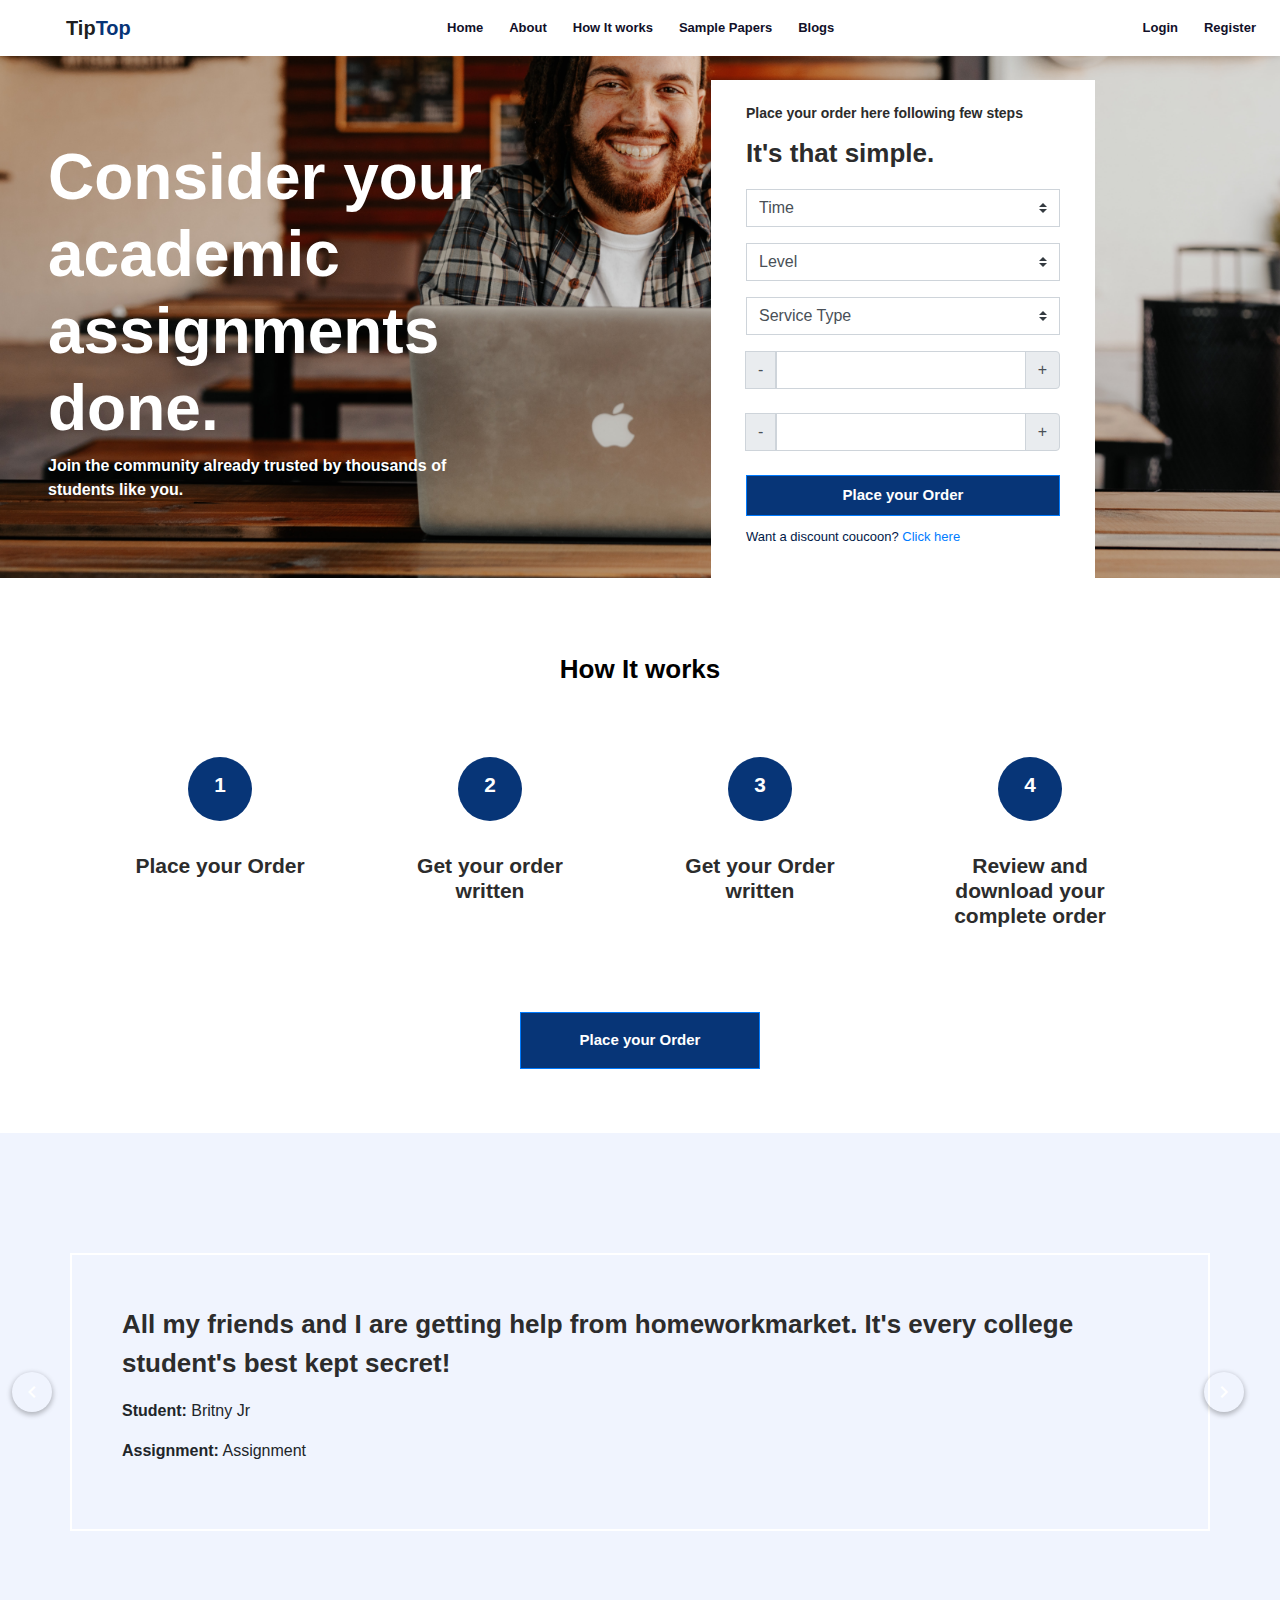
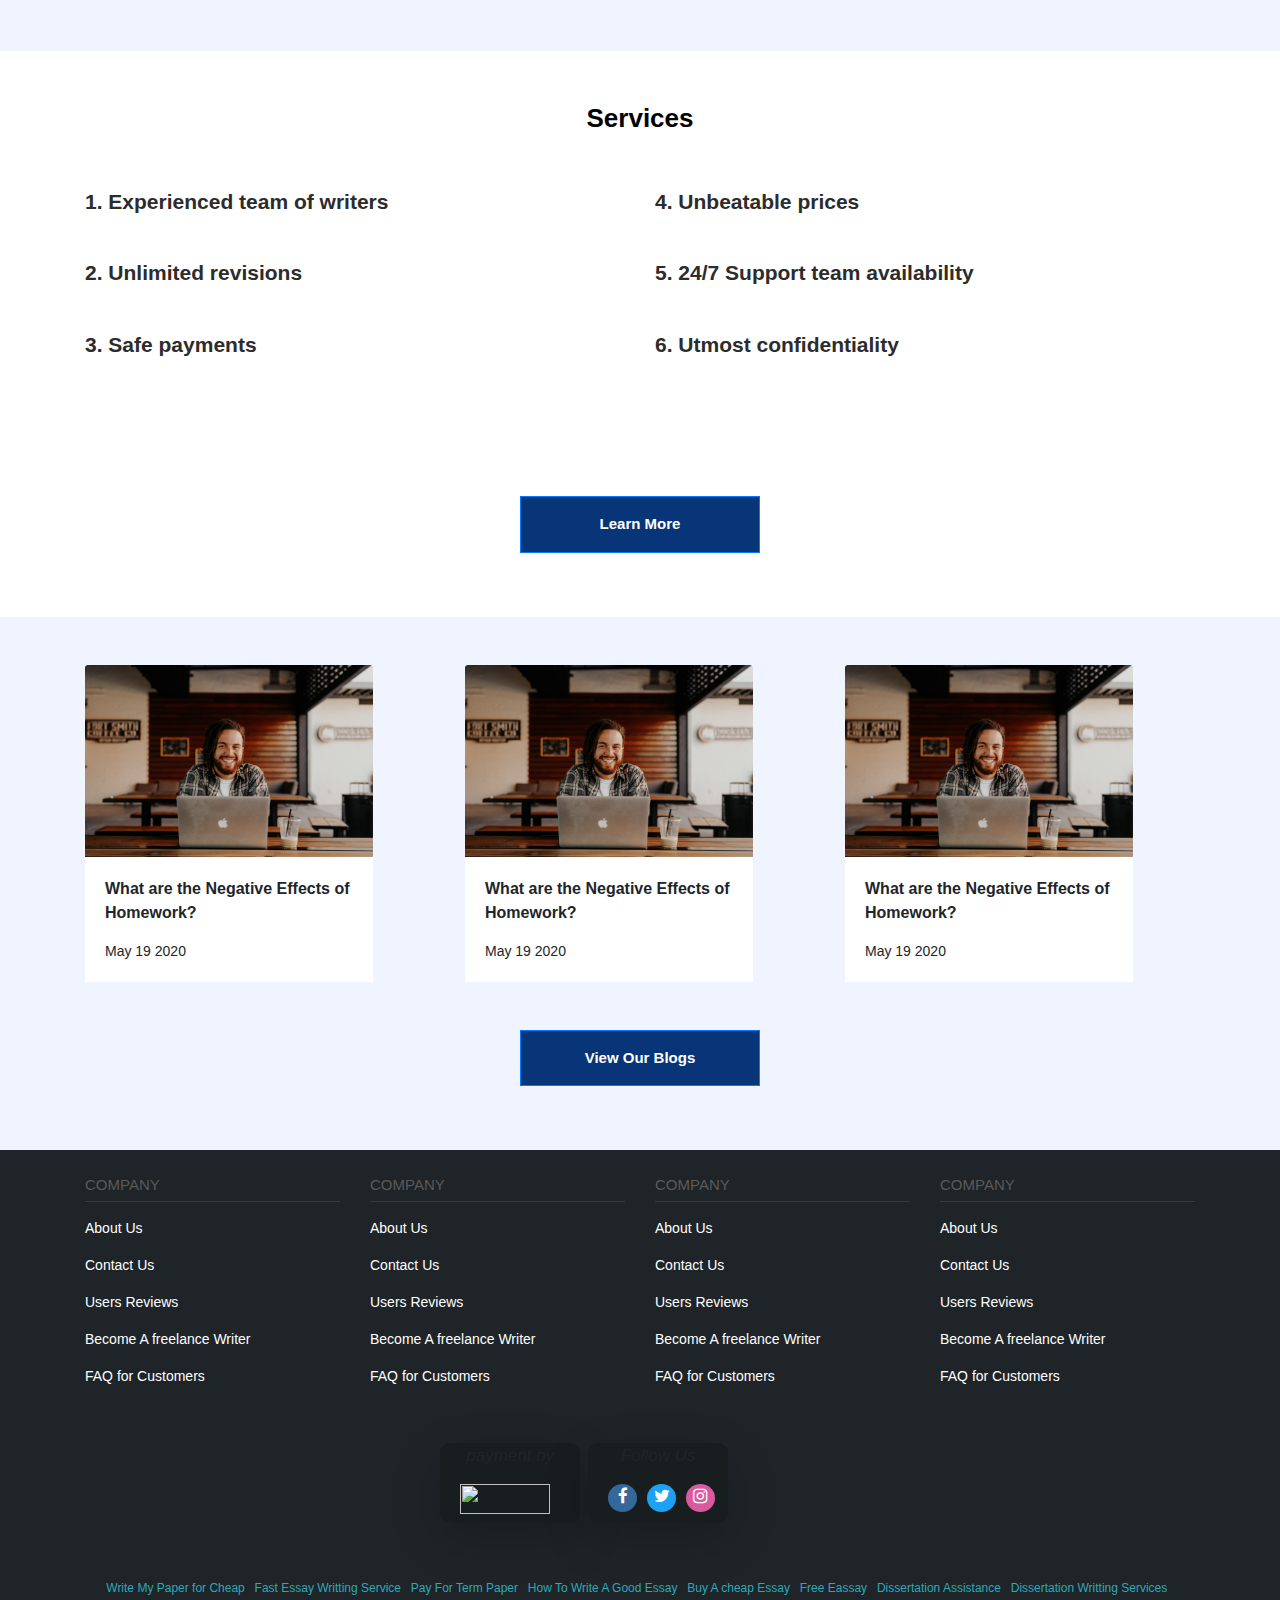
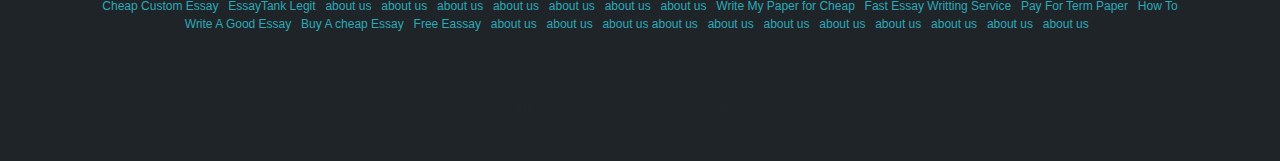
==== index.html @ 64c124fc "first commit" ====
<!-- <input type="date" id="dateInput" /> -->
<!DOCTYPE html>
<html lang="en">

<head>
    <!-- Google fonts -->
    <link rel="preconnect" href="https://fonts.gstatic.com">
    <link href="https://fonts.googleapis.com/css2?family=DM+Serif+Display&display=swap" rel="stylesheet">



    <!-- Icon -->
    <!-- <link rel="icon" href="./assets/icon.png" type="image/x-icon"> -->

    <!-- Required meta tags -->
    <meta charset="utf-8">
    <meta name="viewport" content="width=device-width, initial-scale=1, shrink-to-fit=no">

    <!-- Font Awesome -->
    <link rel="stylesheet" href="https://cdnjs.cloudflare.com/ajax/libs/font-awesome/4.7.0/css/font-awesome.min.css">
    <!-- Bootstrap CSS -->
    <link rel="stylesheet" href="https://stackpath.bootstrapcdn.com/bootstrap/4.3.1/css/bootstrap.min.css"
        integrity="sha384-ggOyR0iXCbMQv3Xipma34MD+dH/1fQ784/j6cY/iJTQUOhcWr7x9JvoRxT2MZw1T" crossorigin="anonymous">

    <!-- Custom Css -->
    <link rel="stylesheet" href="styles.css">

    <title>Tip Top</title>
</head>

<body>
    
    <nav class="navbar navbar-expand-md navbar-light ">
        <a class="navbar-brand" href="#">Tip<span>Top</span> </a>
        <button class="navbar-toggler" type="button" data-toggle="collapse" data-target="#navbarNav"  style="border: none !important;  outline: none !important;">
            <span class="navbar-toggler-icon"></span>
        </button>
        <div class="collapse navbar-collapse justify-content-end" id="navbarNav">
            <ul class="navbar-nav m-auto">
                <li class="nav-item active">
                    <a class="nav-link" href="index.html">Home <span class="sr-only">(current)</span></a>
                </li>
                <li class="nav-item">
                    <a class="nav-link" href="">About</a>
                </li>
                <li class="nav-item">
                    <a class="nav-link" href="works.html">How It works</a>
                </li>
                <li class="nav-item">
                    <a class="nav-link" href="sample-papers.html">Sample Papers</a>
                </li>
                <li class="nav-item">
                    <a class="nav-link" href="blogs.html">Blogs</a>
                </li>
            </ul>
            <ul class="navbar-nav">
                <li class="nav-item">
                    <a class="nav-link" href="#">Login</a>
                </li>
                <li class="nav-item">
                    <a class="nav-link" href="#">Register</a>
                </li>
            </ul>
        </div>
    </nav>
    <section class="bunner">
        <div class="row container align-items-center  pt-4">
            <div class="col-md-6 pl-md-5 bunner-content container p-md-5">
                <h1 class="h1">Consider your academic assignments done.</h1>
                <p>Join the community already trusted by thousands of students like you.</p>
            </div>
            <div class="col-md-2 d-md-block d-sm-none"></div>
            <div class="col-md-4 align-items-center w-100 justify-content-center container">

                <div class="card justify-content-center container calc float-right">
                    <div class="card-body">
                        <p class="t-2 pt-2">Place your order here following few steps</p>
                        <p class="t-1">It's that simple.</p>
                        <div class="input-group mb-3">
                            <select class="custom-select" id="inputGroupSelect01">
                                <option selected>Time</option>
                                <option value="1">One</option>
                                <option value="2">Two</option>
                                <option value="3">Three</option>
                            </select>
                        </div>
                        <div class="input-group mb-3">
                            <select class="custom-select" id="inputGroupSelect01">
                                <option selected>Level</option>
                                <option value="1">One</option>
                                <option value="2">Two</option>
                                <option value="3">Three</option>
                            </select>
                        </div>
                        <div class="input-group mb-3">
                            <select class="custom-select" id="inputGroupSelect01">
                                <option selected>Service Type</option>
                                <option value="1">One</option>
                                <option value="2">Two</option>
                                <option value="3">Three</option>
                            </select>
                        </div>
                        <div class="input-group mb-4">
                            <div class="input-group-append">
                                <span class="input-group-text">-</span>
                            </div>
                            <input type="text" class="form-control" aria-label="Amount (to the nearest dollar)">
                            <div class="input-group-append">
                                <span class="input-group-text">+</span>
                            </div>
                        </div>
                        <div class="input-group mb-4">
                            <div class="input-group-append">
                                <span class="input-group-text">-</span>
                            </div>
                            <input type="text" class="form-control" aria-label="Amount (to the nearest dollar)">
                            <div class="input-group-append">
                                <span class="input-group-text">+</span>
                            </div>
                        </div>


                        <a class="btn btn-primary w-100 mb-3 p-2 myBtn" href="#" role="button">Place your Order</a>
                        <p class="t-3">Want a discount coucoon? <a href="#">Click here</a></p>
                    </div>
                </div>
            </div>
        </div>
    </section>
    <section class="">
        <div class="container text-center pt-4 pb-5">
            <p class="t-1 text-center pt-5 mb-5" style="color: #000;">How It works</p>

            <div class="row container mb-5">
                <div class="col-md-3 m">
                    <div class="card">
                        <div class="card-body">
                            <div class="circle mx-auto d-flex justify-content-center align-items-center">
                                <p class="t-4 pt-2">1</p>
                            </div>
                            <h5 class="card-title t-5 text-center mt-3">Place your Order</h5>
                            </p>
                        </div>
                    </div>
                </div>
                <div class="col-md-3 m">
                    <div class="card">
                        <div class="card-body">
                            <div class="circle mx-auto d-flex justify-content-center align-items-center">
                                <p class="t-4 pt-2">2</p>
                            </div>
                            <h5 class="card-title t-5 text-center mt-3">Get your order written</h5>
                            </p>
                        </div>
                    </div>
                </div>
                <div class="col-md-3 m">
                    <div class="card">
                        <div class="card-body">
                            <div class="circle mx-auto d-flex justify-content-center align-items-center">
                                <p class="t-4 pt-2">3</p>
                            </div>
                            <h5 class="card-title t-5 text-center mt-3">Get your Order written</h5>
                            </p>
                        </div>
                    </div>
                </div>
                <div class="col-md-3 m">
                    <div class="card">
                        <div class="card-body">
                            <div class="circle mx-auto d-flex justify-content-center align-items-center">
                                <p class="t-4 pt-2">4</p>
                            </div>
                            <h5 class="card-title t-5 text-center mt-3">Review and download your complete order</h5>
                            </p>
                        </div>
                    </div>
                </div>
            </div>
            <a class="btn btn-primary  w-100 mb-3 p-3 myBtn common-btn" href="#" role="button">Place your Order</a>
        </div>
    </section>
    <section class="testimony">
        <div class="">
            <simple-carousel>
                <div class="carouselwrapper">
                    <div class="ui">
                        <button class="prev">
                            <span class="material-icons">chevron_left</span>
                        </button>
                        <button class="next">
                            <span class="material-icons">chevron_right</span>
                        </button>
                    </div>
                    <ul class=" carousel ">
                        <li class="  container mt-5 myUl text-left">
                            <p class="t-1">All my friends and I are getting help from homeworkmarket. It's every college
                                student's best kept secret!</p>
                            <p class="card-text"><strong>Student:</strong> Britny Jr</p>
                            <p><strong>Assignment:</strong> Assignment</p>
                        </li>
                        <li class="  container mt-5 myUl text-left">
                            <p class="t-1">All my friends and I are getting help from homeworkmarket. It's every college
                                student's best kept secret!</p>
                            <p class="card-text"><strong>Student:</strong> Britny Jr</p>
                            <p><strong>Assignment:</strong> Assignment</p>
                        </li>
                        <!-- <li class="bg-info t-1 container mt-5 myUl text-left">
                            <p>All my friends and I are getting help from homeworkmarket. It's every college student's
                                best kept secret!</p>
                        </li> -->
                    </ul>
                </div>
            </simple-carousel>
        </div>
    </section>
    <section class="services">
        <div class="container mb-5">
            <p class="t-1 text-center pt-5 mb-5" style="color: #000;">Services</p>
            <div class="row pb-5">
                <div class="col-md-6">
                    <p class="t-5 pb-4">1. Experienced team of writers</p>
                    <p class="t-5 pb-4">2. Unlimited revisions</p>
                    <p class="t-5 pb-4">3. Safe payments</p>
                </div>
                <div class="col-md-6">
                    <p class="t-5 pb-4">4. Unbeatable prices</p>
                    <p class="t-5 pb-4">5. 24/7 Support team availability</p>
                    <p class="t-5 pb-4">6. Utmost confidentiality</p>
                </div>
            </div>
            <div class="text-center">
                <a class="btn btn-primary mx-auto w-100 mb-3 p-3 mt-5 myBtn common-btn" href="#" role="button">Learn
                    More</a>
            </div>
        </div>
    </section>
    <section class="blogs">
        <div class="container pt-5 pb-5">
            <div class="row justify-content-center">
                <div class="col-md-4">
                    <div class="card" style="width: 18rem;">
                        <img src="./assets/bunner.jpg" class="card-img-top" alt="...">
                        <div class="card-body">
                            <p class="card-text font-weight-bold">What are the Negative Effects of Homework?</p>
                            <p class="card-text t-6">May 19 2020</p>
                        </div>
                    </div>
                </div>
                <div class="col-md-4">
                    <div class="card" style="width: 18rem;">
                        <img src="./assets/bunner.jpg" class="card-img-top" alt="...">
                        <div class="card-body">
                            <p class="card-text font-weight-bold">What are the Negative Effects of Homework?</p>
                            <p class="card-text t-6">May 19 2020</p>
                        </div>
                    </div>
                </div>
                <div class="col-md-4">
                    <div class="card" style="width: 18rem;">
                        <img src="./assets/bunner.jpg" class="card-img-top" alt="...">
                        <div class="card-body">
                            <p class="card-text font-weight-bold">What are the Negative Effects of Homework?</p>
                            <p class="card-text t-6">May 19 2020</p>
                        </div>
                    </div>
                </div>
            </div>
            <div class="text-center">
                <a class="btn btn-primary mx-auto w-100 mb-3 p-3 mt-5 myBtn common-btn" href="#" role="button">View Our Blogs</a>
            </div>
        </div>
    </section>
     <!-- Footer Content -->
     <footer class="pt-md-4 pt-sm-2">
        <div class="container pb-md-4">
            <div class="row">
                <div class="col-md-3 font-white">
                    <p class="footer-header pb-1">COMPANY</p>
                    <a href="">
                        <p>About Us</p>
                    </a>
                    <a href="">
                        <p>Contact Us</p>
                    </a>
                    <a href="">
                        <p>Users Reviews</p>
                    </a>
                    <a href="">
                        <p>Become A freelance Writer</p>
                    </a>
                    <a href="">
                        <p>FAQ for Customers</p>
                    </a>
                </div>
                <div class="col-md-3 font-white">
                    <p class="footer-header pb-1">COMPANY</p>
                    <a href="">
                        <p>About Us</p>
                    </a>
                    <a href="">
                        <p>Contact Us</p>
                    </a>
                    <a href="">
                        <p>Users Reviews</p>
                    </a>
                    <a href="">
                        <p>Become A freelance Writer</p>
                    </a>
                    <a href="">
                        <p>FAQ for Customers</p>
                    </a>
                </div>
                <div class="col-md-3 font-green">
                    <p class="footer-header pb-1">COMPANY</p>
                    <a href="">
                        <p>About Us</p>
                    </a>
                    <a href="">
                        <p>Contact Us</p>
                    </a>
                    <a href="">
                        <p>Users Reviews</p>
                    </a>
                    <a href="">
                        <p>Become A freelance Writer</p>
                    </a>
                    <a href="">
                        <p>FAQ for Customers</p>
                    </a>
                </div>
                <div class="col-md-3 font-green">
                    <p class="footer-header pb-1">COMPANY</p>
                    <a href="">
                        <p>About Us</p>
                    </a>
                    <a href="">
                        <p>Contact Us</p>
                    </a>
                    <a href="">
                        <p>Users Reviews</p>
                    </a>
                    <a href="">
                        <p>Become A freelance Writer</p>
                    </a>
                    <a href="">
                        <p>FAQ for Customers</p>
                    </a>
                </div>
            </div>
            <div class=" d-md-flex pb-md-3 footer-ads">

                <div class="pay shadow-lg round-5 mr-1">
                    <p>payment by</p>
                    <div class="pay-img">
                        <img src="./images/paypal.png" alt="">
                    </div>
                </div>
                <div class="follow shadow-lg round-5 ml-1">
                    <p>Follow Us</p>
                    <div class="pay-img d-flex">
                        <a href="">
                            <div class="facebook">
                                <i class="fa fa-facebook" aria-hidden="true"></i>
                            </div>
                        </a>
                        <div class="twitter">
                            <a href="">
                                <i class="fa fa-twitter" aria-hidden="true"></i>
                            </a>
                        </div>
                        <div class="insta">
                            <a href="">
                                <i class="fa fa-instagram" aria-hidden="true"></i>
                            </a>
                        </div>
                    </div>
                </div>
            </div>
            <div class="container footer-seo pb-md-3  pb-sm-2">
                <p class="">
                    <a href=""> Write My Paper for Cheap</a> | <a href=""> Fast Essay Writting Service</a> | <a href="">
                        Pay For Term Paper</a> | <a href=""> How To Write A Good Essay</a> | <a href="">Buy
                        A cheap Essay</a> | <a href=""> Free Eassay</a> | <a href="">Dissertation Assistance</a> |
                    <a href="">Dissertation Writting Services</a> | <a href=""> Cheap Custom Essay</a> | <a href="">
                        EssayTank Legit</a> | <a href=""> about us</a> | <a href=""> about us</a> | <a href="">
                        about us</a> | <a href=""> about us</a> | <a href=""> about us</a> | <a href=""> about
                        us</a> | <a href=""> about us</a> | <a href=""> Write My Paper for Cheap</a> | <a href="">
                        Fast Essay Writting Service</a> | <a href=""> Pay For Term Paper</a> | <a href=""> How To
                        Write A Good Essay</a> | <a href="">Buy A cheap Essay</a> | <a href=""> Free Eassay</a> | <a
                        href=""> about us</a> | <a href=""> about us</a> | <a href=""> about us</a><a href=""> about
                        us</a> | <a href=""> about us</a> | <a href=""> about us</a> | <a href=""> about us</a> | <a
                        href=""> about us</a> | <a href=""> about us</a> | <a href=""> about us</a> | <a href="">
                        about us</a> |

                </p>
            </div>
            <div class="footer-copyright">
                <p class="copy">&copy;2021 — 2021, EssayTank.com.</p>
                <p>All rights reserved courtesy of 2021</p>
            </div>
        </div>
    </footer>

    <!-- Optional JavaScript -->
    <!-- jQuery first, then Popper.js, then Bootstrap JS -->
    <script src="https://code.jquery.com/jquery-3.3.1.slim.min.js"
        integrity="sha384-q8i/X+965DzO0rT7abK41JStQIAqVgRVzpbzo5smXKp4YfRvH+8abtTE1Pi6jizo"
        crossorigin="anonymous"></script>
    <script src="https://cdnjs.cloudflare.com/ajax/libs/popper.js/1.14.7/umd/popper.min.js"
        integrity="sha384-UO2eT0CpHqdSJQ6hJty5KVphtPhzWj9WO1clHTMGa3JDZwrnQq4sF86dIHNDz0W1"
        crossorigin="anonymous"></script>
    <script src="https://stackpath.bootstrapcdn.com/bootstrap/4.3.1/js/bootstrap.min.js"
        integrity="sha384-JjSmVgyd0p3pXB1rRibZUAYoIIy6OrQ6VrjIEaFf/nJGzIxFDsf4x0xIM+B07jRM"
        crossorigin="anonymous"></script>
    <script src="main.js">
        
    </script>
</body>

</html>
---- styles.css ----
@import url("https://fonts.googleapis.com/icon?family=Material+Icons");
/* @import url('https://fonts.googleapis.com/css2?family=Open+Sans+Condensed:wght@300&display=swap'); */
.navbar-light .navbar-toggler-icon{
  background-image: url(./assets/humbuger.svg)!important;
  outline: none;
  border: none;
  }

body {
  margin: 0;
  padding: 0;
}

/* Navbar */

.navbar-brand {
  font-size: 20px;
  font-weight: bold;
  text-transform: capitalize;
  /* font-style: italic; */
  padding-left: 50px;
}

.navbar-brand span {
  color: #073577;
}

.navbar ul {
  font-size: 13px;
  font-weight: 600;
}

.navbar ul li a:hover {
  color: #073577 !important;
}

.navbar ul li {
  margin-left: 10px;
}

.navbar ul li a {
  color: #111029 !important;
}

/* Bunner */

.bunner {
  background-image: url("./assets/bunner.jpg");
  background-repeat: no-repeat;
  background-size: cover;
  object-fit: contain;
  background-position: bottom;
  justify-content: space-around;
  /* width: 100%; */
  height: 100%;
}

.bunner-content {
  color: #fff;
  font-weight: bold;
}

.bunner-content .h1 {
  font-size: 4rem;
  font-weight: bold;
}

/* Form input */

.calc {
  width: 24rem;
  height: 100%;
  /* position: absolute;
  top: 7rem;
  left: 12rem; */
}

.card {
  border: none;
  border-radius: 0 !important;
}

.myBtn {
  border-radius: 0;
  background: #073577;
  font-weight: bold;
  font-size: 15px;
}

select {
  border-radius: 0 !important;
  border: red;
}


.t-1{
  font-size: 26px;
  font-weight: bold;
  color: #2c2c2c;
}

.t-2{
  font-size: 14px;
  font-weight: bold;
  color: #2c2c2c;
  line-height: 10px;
}

.t-3{
  font-size: 13px;
  font-weight: lighter;
  color: #001847;
  line-height: 10px;
}

.t-4{
  font-size: 1.3rem;
  font-weight: bold;
  color: #fff;
}

.t-5{
  font-size: 21px;
  font-weight: bold;
  color: #2c2c2c;
}

.t-6{
  font-size: 14px;
}

/* Services */

.circle{
  width: 4rem;
  height: 4rem;
  border-radius: 50%;
  background: #073577;
  text-align: center;
  margin-bottom: 2rem;
}

.common-btn{
  width: 15rem !important;
}

/* Courousel */




/*Another couresel  */
:root {
  --up: 1;
  --card-margin: 12px;
  /* --card-shadow: rgba(46, 49, 52, 0.4); */
  --color-white: #fff;
  /* --color-lightgrey: #ccc; */
  /* --color-ui: #999; */
  /* --color-ui-hover: #666; */
  --cardWidth: calc(96vw/var(--up));
  --carouselWidth: calc(var(--cardWidth) * var(--num));
  --carouselLeftMargin: calc(2vw - var(--cardWidth));
}

.myUl{
  margin: 120px auto !important;
  border: 2px solid #fff;
}

@media screen and (max-width: 900px) {
  :root {
    --up: 1;
  }

  .calc {
    width: 20rem;
    height: 100%;
    /* position: absolute;
    top: 7rem;
    left: 12rem; */
  }

 
}
.carouselwrapper {
  overflow: hidden;
  background: var(--color-lightgrey);
  position: relative;
}
.carousel {
  width: var(--carouselWidth);
  margin: 0 0 0 var(--carouselLeftMargin);
  display: flex;
  flex-wrap: wrap;
  list-style: none;
  padding: 0;
}
.carousel.prev {
  animation-duration: 0.6s;
  animation-timing-function: cubic-bezier(0.83, 0, 0.17, 1);
  animation-name: prev;
}
.carousel.next {
  animation-duration: 0.6s;
  animation-timing-function: cubic-bezier(0.83, 0, 0.17, 1);
  animation-name: next;
}
.carousel li {
  padding: 50px;
  text-align: center;
  width: calc(var(--cardWidth) - var(--card-margin) * 2);
  box-sizing: border-box;
}
.ui {
  position: absolute;
  top: 50%;
  transform: translateY(-50%);
  display: flex;
  width: calc(100% - var(--card-margin) * 2);
  justify-content: space-between;
  padding: var(--card-margin);
  z-index: 100;
}
.ui button {
  cursor: pointer;
  display: flex;
  align-items: center;
  justify-content: center;
  background: var(--color-ui);
  width: 40px;
  height: 40px;
  border-radius: 50%;
  color: var(--color-white);
  box-shadow: 0px 2px 5px 1px rgba(0, 0, 0, 0.25);
  border: 0;
  transition: all 0.2s cubic-bezier(0.39, 0.575, 0.565, 1);
}
.ui button:hover {
  background: var(--color-ui-hover);
}
.ui button:focus {
  outline: none;
  border: 1px solid white;
}

@keyframes next {
  from {
    transform: translateX(0px);
  }
  to {
    transform: translateX(calc(0px + var(--cardWidth)));
  }
}
@keyframes prev {
  from {
    transform: translateX(0px);
  }
  to {
    transform: translateX(calc(0px - var(--cardWidth)));
  }
}


/* Testimony */
.testimony{
  height: 100%;
  background-color: #F0F4FE;
}

.services{
  height: 100%;
}

.blogs{
  height: 100%;
  background-color: #F0F4FE;
}

.custom-card{
  border-bottom: 5px solid #073577;
}

.card-header{
  background-color: #fff;
  border-bottom: 1px solid #F0F4FE;
}


/* Footer */

footer {
  background: #1E2428;
  font-weight: 300;
  font-size: 14px;
}

.footer-header {
  color: #5a5a5a;
  font-size: 15px;
  border-bottom: 1px #363A3D solid;
}

.font-white a {
  color: #ffffff;
}

.font-green a {
  color: #ffffff;
}

.footer-ads {
  margin: 40px 32%;
  font-style: italic;
  font-weight: 500;
  font-size: 17px;
}

.pay-upfront {
  background: #F3F3F7;
  text-align: center;
}

.pay-upfront-btn {
  margin: 30px 0 0 0;
  width: 25%;
}

.pay {
  margin-right: 15px;
  border-radius: 10px;
  height: 80px;
  width: 140px;
  background: #181D20;
}

.pay p {
  text-align: center;
}

.pay-img {
  margin: 0px 0 100px 20px;
}

.pay-pay {
  margin: 0px 0 40px 30px;
}

.pay-img img {
  height: 30px;
  width: 90px;
}

.follow {
  margin-left: 0px;
  border-radius: 10px;
  height: 80px;
  width: 140px;
  background: #181D20;
}

footer a:hover {
  color: #91d7e1;
}

.follow i {
  color: #fff;
  ;
  height: 25px;
  width: 25px;
}

.follow p {
  text-align: center;
}

.insta {
  text-align: center;
  color: #ffffff !important;
  width: 29px;
  background: #D95B9D;
  border-radius: 50%;
}

.facebook {
  text-align: center;
  color: #ffffff;
  margin-right: 10px;
  width: 29px;
  background: #34679A;
  border-radius: 50%;
}

.twitter {
  text-align: center;
  color: #ffffff;
  margin-right: 10px;
  width: 29px;
  background: #1DA1F2;
  border-radius: 50%;
}

.footer-seo {
  text-align: center;
  font-size: 12px;
}

.footer-seo a {
  color: #2DA9B8;
}

.footer-copyright {
  font-weight: bold;
  font-size: 15px;
  text-align: center;
}

.copy {
  font-weight: normal;
  font-size: 12px;
}


/* blog */

.blog-bunner{
  background-color: #073577;
  width: 100%;
  /* height: 50vh; */
}

.blog-bunner p{
  color: #fff;
}

.bunner-card{
  width: 29rem;
  background-color: #073577;
  border-radius: 20px !important;
}

.bunner-card h5{
  font-size: 1.2rem;
  font-weight: bold;
  padding: 20px 50px;
  color: #fff;
}

/* Blogs */

.img-frame {
  width: 100%;
  height: 100%;
}

.img-frame img {
  object-fit: cover;
  background-position: center;
  width: 100%;
  height: 100%;
}

.blog-resite h5 {
  /* padding: 5px; */
  font-size: 18px;
  font-weight: bold;
}

.blog-resite p {
  font-style: italic;
  color: #c4c4c4;
  font-size: 14px;
}

.blog-content {
  font-size: 15px;
}

.blog-card{
  border: 1px solid #073577;
}

/* How it works */

.work-bunner{
  padding: 20px 12%;
}

.bunner-working{
  border-radius: 20px;
}

.bunner-working img{
  border-radius: 20px;
}
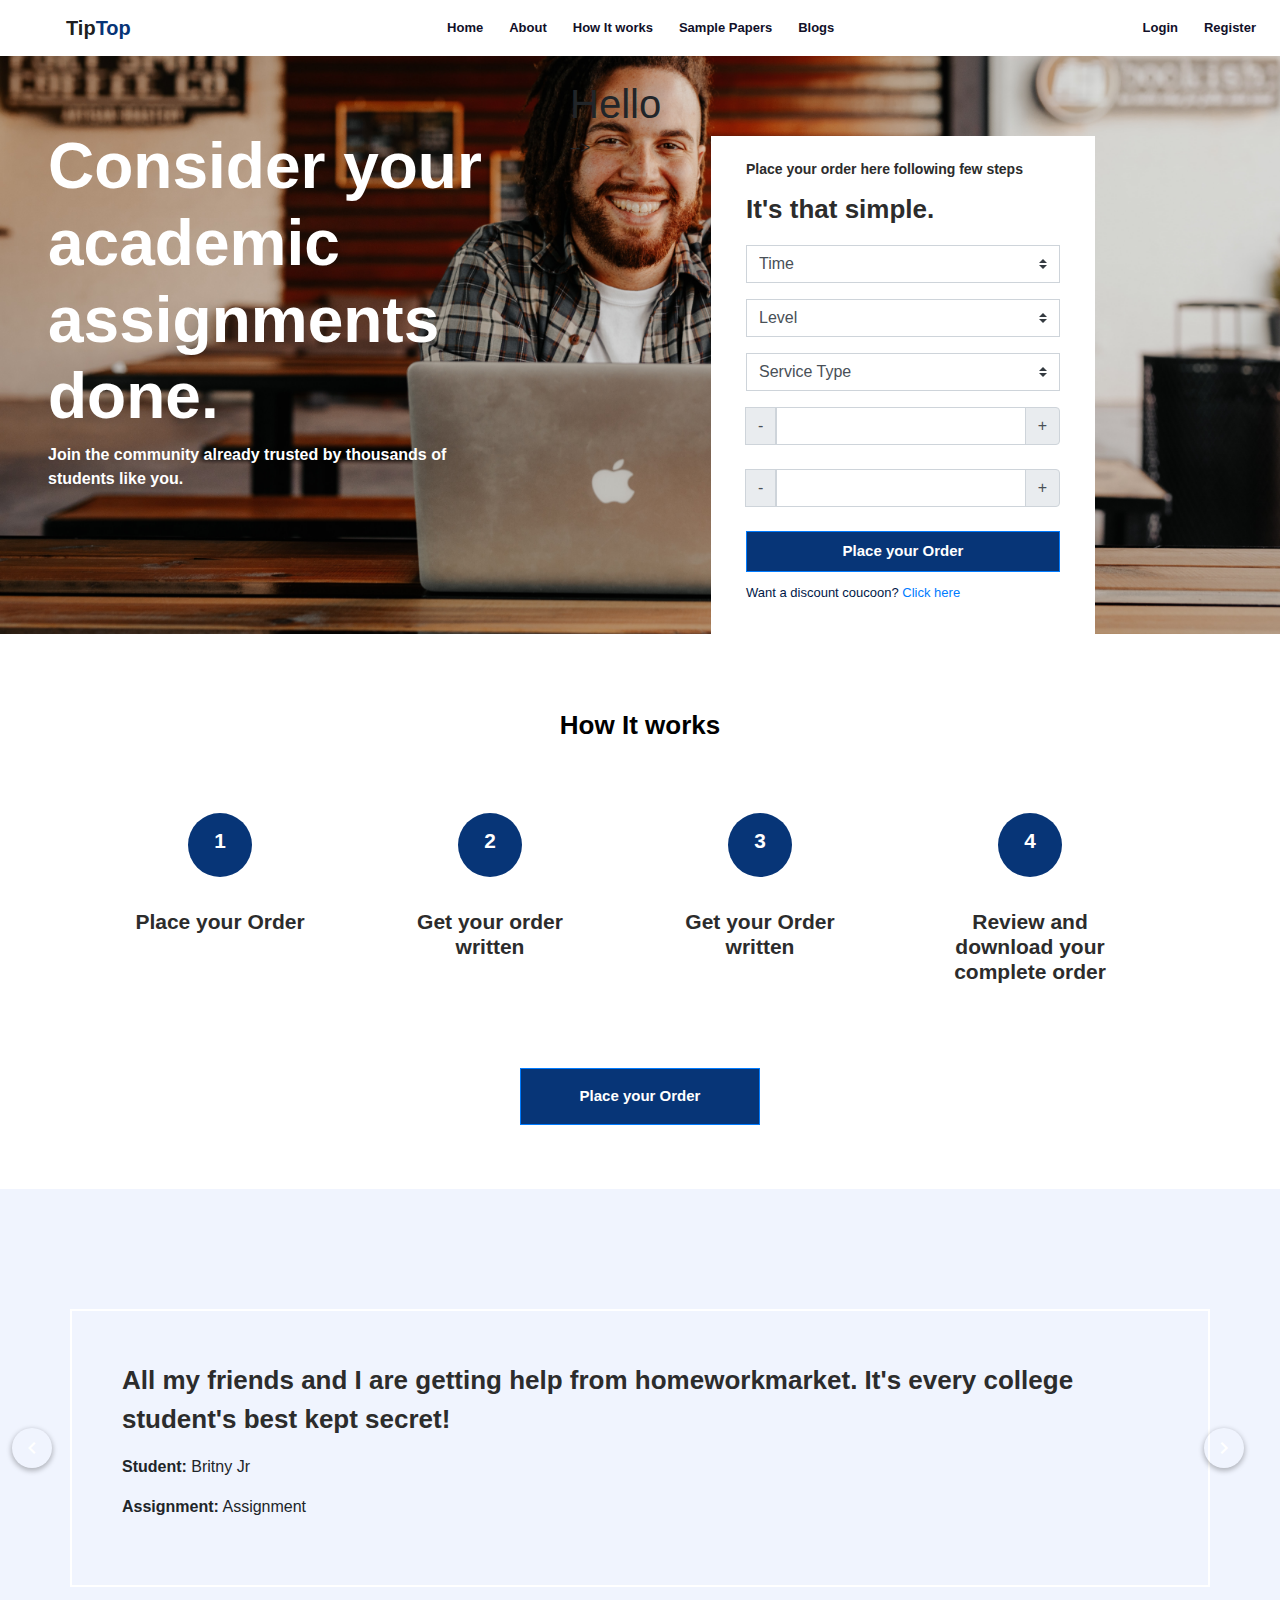
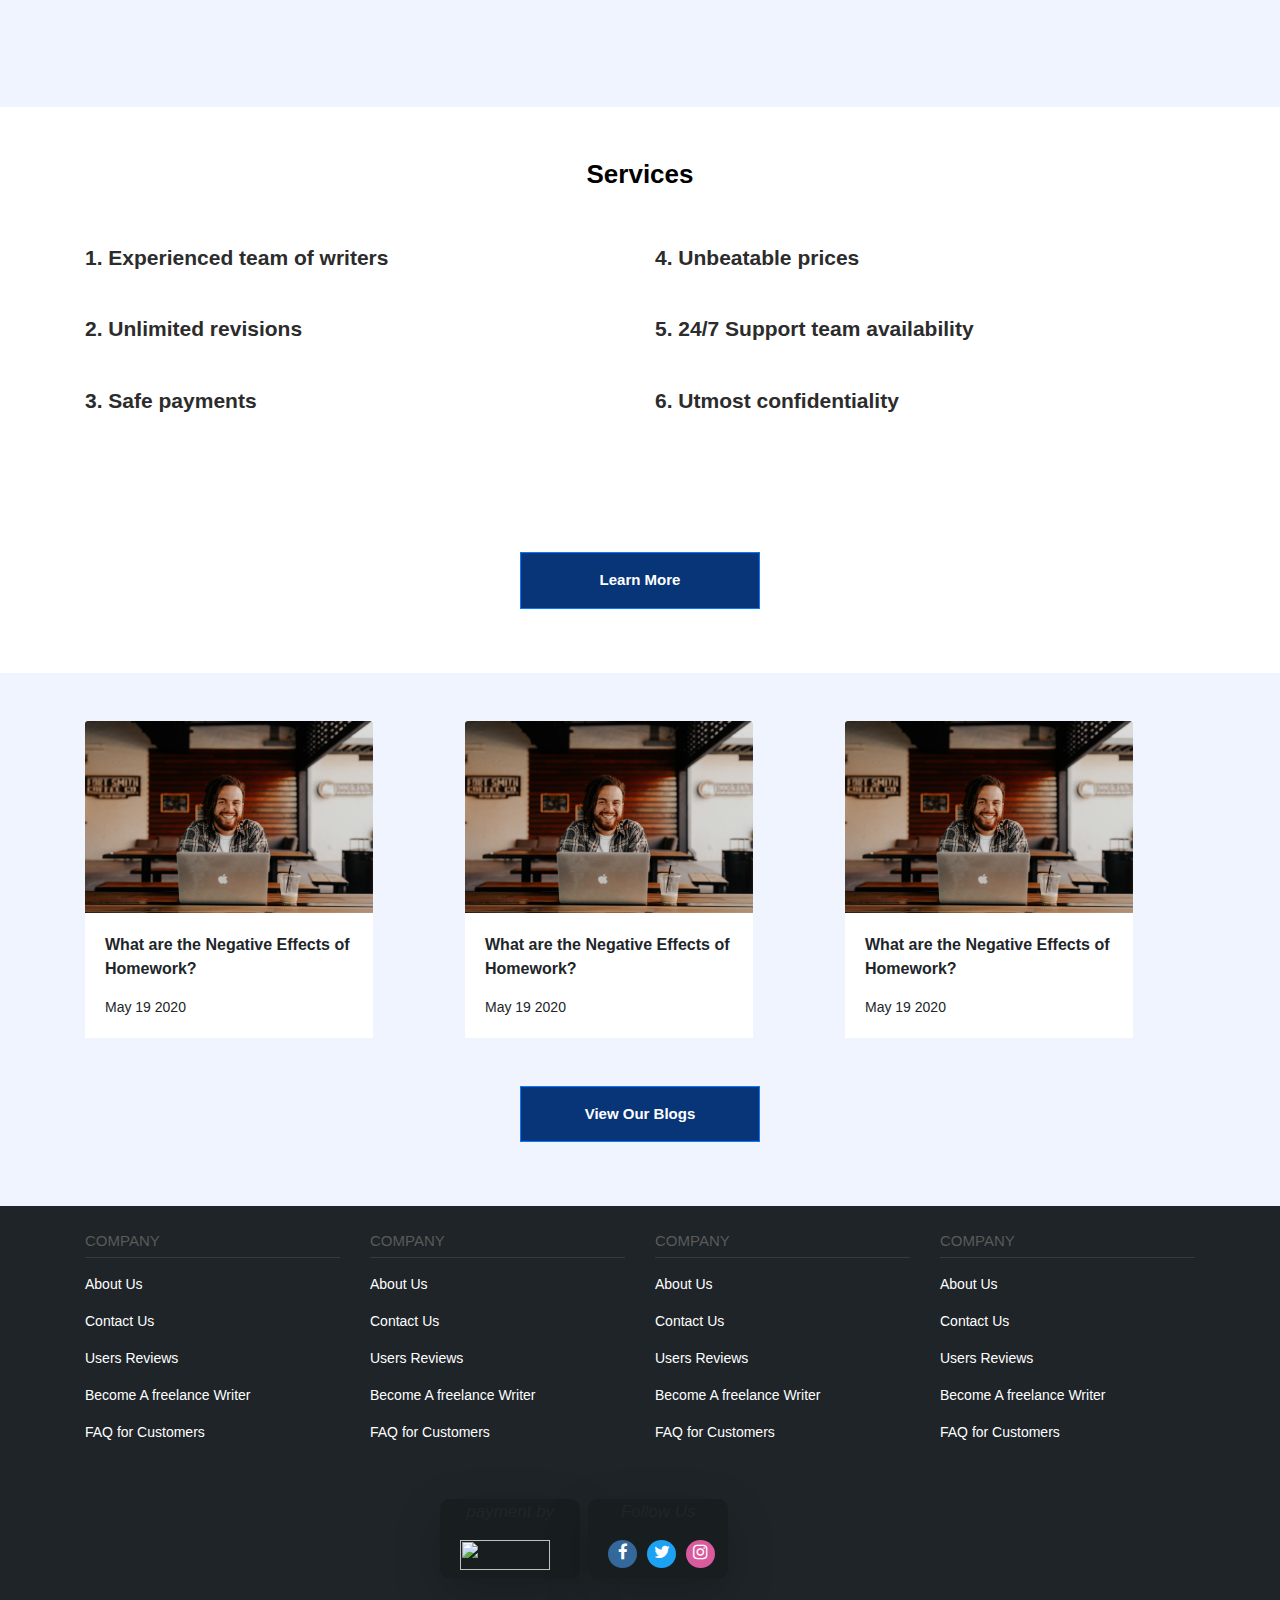
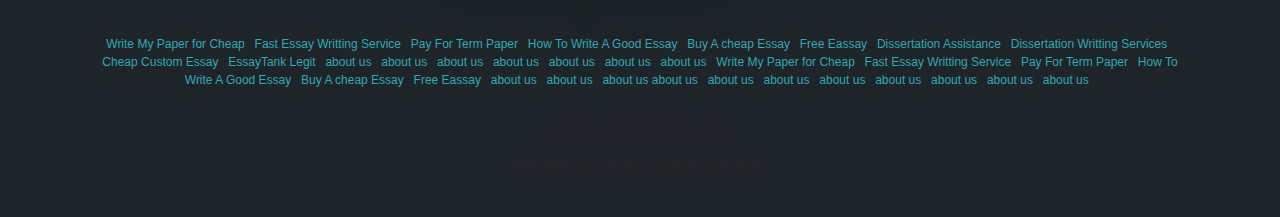
==== commit f97fd2d8: "login page" ====
--- a/index.html
+++ b/index.html
@@ -29,10 +29,11 @@
 </head>
 
 <body>
-    
+
     <nav class="navbar navbar-expand-md navbar-light ">
         <a class="navbar-brand" href="#">Tip<span>Top</span> </a>
-        <button class="navbar-toggler" type="button" data-toggle="collapse" data-target="#navbarNav"  style="border: none !important;  outline: none !important;">
+        <button class="navbar-toggler" type="button" data-toggle="collapse" data-target="#navbarNav"
+            style="border: none !important;  outline: none !important;">
             <span class="navbar-toggler-icon"></span>
         </button>
         <div class="collapse navbar-collapse justify-content-end" id="navbarNav">
@@ -55,7 +56,7 @@
             </ul>
             <ul class="navbar-nav">
                 <li class="nav-item">
-                    <a class="nav-link" href="#">Login</a>
+                    <a class="nav-link" data-toggle="modal" data-target="#exampleModal" href="#">Login</a>
                 </li>
                 <li class="nav-item">
                     <a class="nav-link" href="#">Register</a>
@@ -63,16 +64,82 @@
             </ul>
         </div>
     </nav>
+    <!-- Button trigger modal -->
+
+    <!-- Modal -->
+    <div class="modal fade" id="exampleModal" tabindex="-1" role="dialog" aria-labelledby="exampleModalLabel"
+        aria-hidden="true">
+        <div class="modal-dialog" role="document">
+                <div class="modal-body">
+                    <div class="card justify-content-center container calc mx-auto shadow">
+                        <div class="modal-header">
+                            <!-- <h5 class="modal-title" id="exampleModalLabel">Modal title</h5> -->
+                            <button type="button" class="close" data-dismiss="modal" aria-label="Close">
+                                <span aria-hidden="true">&times;</span>
+                            </button>
+                        </div>
+                        <div class="card-body">
+                            <p class="t-2 pt-2">Place your order here following few steps</p>
+                            <p class="t-1">It's that simple.</p>
+                            <div class="input-group mb-3">
+                                <select class="custom-select" id="inputGroupSelect01">
+                                    <option selected>Time</option>
+                                    <option value="1">One</option>
+                                    <option value="2">Two</option>
+                                    <option value="3">Three</option>
+                                </select>
+                            </div>
+                            <div class="input-group mb-3">
+                                <select class="custom-select" id="inputGroupSelect01">
+                                    <option selected>Level</option>
+                                    <option value="1">One</option>
+                                    <option value="2">Two</option>
+                                    <option value="3">Three</option>
+                                </select>
+                            </div>
+                            <div class="input-group mb-3">
+                                <select class="custom-select" id="inputGroupSelect01">
+                                    <option selected>Service Type</option>
+                                    <option value="1">One</option>
+                                    <option value="2">Two</option>
+                                    <option value="3">Three</option>
+                                </select>
+                            </div>
+                            <div class="input-group mb-4">
+                                <div class="input-group-append">
+                                    <span class="input-group-text">-</span>
+                                </div>
+                                <input type="text" class="form-control" aria-label="Amount (to the nearest dollar)">
+                                <div class="input-group-append">
+                                    <span class="input-group-text">+</span>
+                                </div>
+                            </div>
+                            <div class="input-group mb-4">
+                                <div class="input-group-append">
+                                    <span class="input-group-text">-</span>
+                                </div>
+                                <input type="text" class="form-control" aria-label="Amount (to the nearest dollar)">
+                                <div class="input-group-append">
+                                    <span class="input-group-text">+</span>
+                                </div>
+                            </div>
+                            <a class="btn btn-primary w-100 mb-3 p-2 myBtn" href="#" role="button">Place your
+                                Order</a>
+                            <p class="t-3">Want a discount coucoon? <a href="#">Click here</a></p>
+                        </div>
+                    </div>
+                </div>
+        </div>
+    </div>
     <section class="bunner">
-        <div class="row container align-items-center  pt-4">
+        <div class="row container  pt-4">
             <div class="col-md-6 pl-md-5 bunner-content container p-md-5">
                 <h1 class="h1">Consider your academic assignments done.</h1>
                 <p>Join the community already trusted by thousands of students like you.</p>
             </div>
-            <div class="col-md-2 d-md-block d-sm-none"></div>
-            <div class="col-md-4 align-items-center w-100 justify-content-center container">
-
-                <div class="card justify-content-center container calc float-right">
+            <div class="col-md-6 align-items-center justify-content-center container">
+<h1>Hello</h1>
+               <div class="card justify-content-center container calc float-right">
                     <div class="card-body">
                         <p class="t-2 pt-2">Place your order here following few steps</p>
                         <p class="t-1">It's that simple.</p>
@@ -123,7 +190,7 @@
                         <a class="btn btn-primary w-100 mb-3 p-2 myBtn" href="#" role="button">Place your Order</a>
                         <p class="t-3">Want a discount coucoon? <a href="#">Click here</a></p>
                     </div>
-                </div>
+                </div> -->
             </div>
         </div>
     </section>
@@ -267,12 +334,13 @@
                 </div>
             </div>
             <div class="text-center">
-                <a class="btn btn-primary mx-auto w-100 mb-3 p-3 mt-5 myBtn common-btn" href="#" role="button">View Our Blogs</a>
+                <a class="btn btn-primary mx-auto w-100 mb-3 p-3 mt-5 myBtn common-btn" href="#" role="button">View Our
+                    Blogs</a>
             </div>
         </div>
     </section>
-     <!-- Footer Content -->
-     <footer class="pt-md-4 pt-sm-2">
+    <!-- Footer Content -->
+    <footer class="pt-md-4 pt-sm-2">
         <div class="container pb-md-4">
             <div class="row">
                 <div class="col-md-3 font-white">
@@ -414,7 +482,7 @@
         integrity="sha384-JjSmVgyd0p3pXB1rRibZUAYoIIy6OrQ6VrjIEaFf/nJGzIxFDsf4x0xIM+B07jRM"
         crossorigin="anonymous"></script>
     <script src="main.js">
-        
+
     </script>
 </body>
 
--- a/styles.css
+++ b/styles.css
@@ -168,21 +168,7 @@
   border: 2px solid #fff;
 }
 
-@media screen and (max-width: 900px) {
-  :root {
-    --up: 1;
-  }
-
-  .calc {
-    width: 20rem;
-    height: 100%;
-    /* position: absolute;
-    top: 7rem;
-    left: 12rem; */
-  }
-
- 
-}
+
 .carouselwrapper {
   overflow: hidden;
   background: var(--color-lightgrey);
@@ -477,7 +463,7 @@
 }
 
 .blog-card{
-  border: 1px solid #073577;
+  /* border: 1px solid #073577; */
 }
 
 /* How it works */
@@ -492,4 +478,77 @@
 
 .bunner-working img{
   border-radius: 20px;
+}
+
+
+@media screen and (max-width: 900px) {
+  :root {
+    --up: 1;
+  }
+
+  .calc {
+    width: 20rem;
+    height: 100%;
+    /* position: absolute;
+    top: 7rem;
+    left: 12rem; */
+  }
+
+  /* Responsive navbar */
+
+
+  .navbar-brand {
+    font-size: 28px;
+    font-weight: bold;
+    text-transform: capitalize;
+    /* font-style: italic; */
+    padding-left: 0px;
+  }
+  
+  /* Bunner */
+
+  .bunner {
+    background-image: url("./assets/bunner.jpg");
+    background-repeat: no-repeat;
+    background-size: cover;
+    object-fit: contain;
+    background-position: bottom;
+    justify-content: space-around;
+    width: 100%;
+    height: 100%;
+  }
+  
+  .bunner-content {
+    color: #fff;
+    font-weight: bold;
+  }
+  
+  .bunner-content .h1 {
+    font-size: 2.5rem;
+    font-weight: bold;
+  }
+
+  /* Calc */
+
+  .calc {
+    width: 24rem;
+    height: 100%;
+    position: absolute;
+    top: 7rem;
+    left: 20rem;
+  }
+  
+  .card {
+    border: none;
+    border-radius: 0 !important;
+  }
+  
+  .myBtn {
+    border-radius: 0;
+    background: #073577;
+    font-weight: bold;
+    font-size: 15px;
+  }
+  
+ 
 }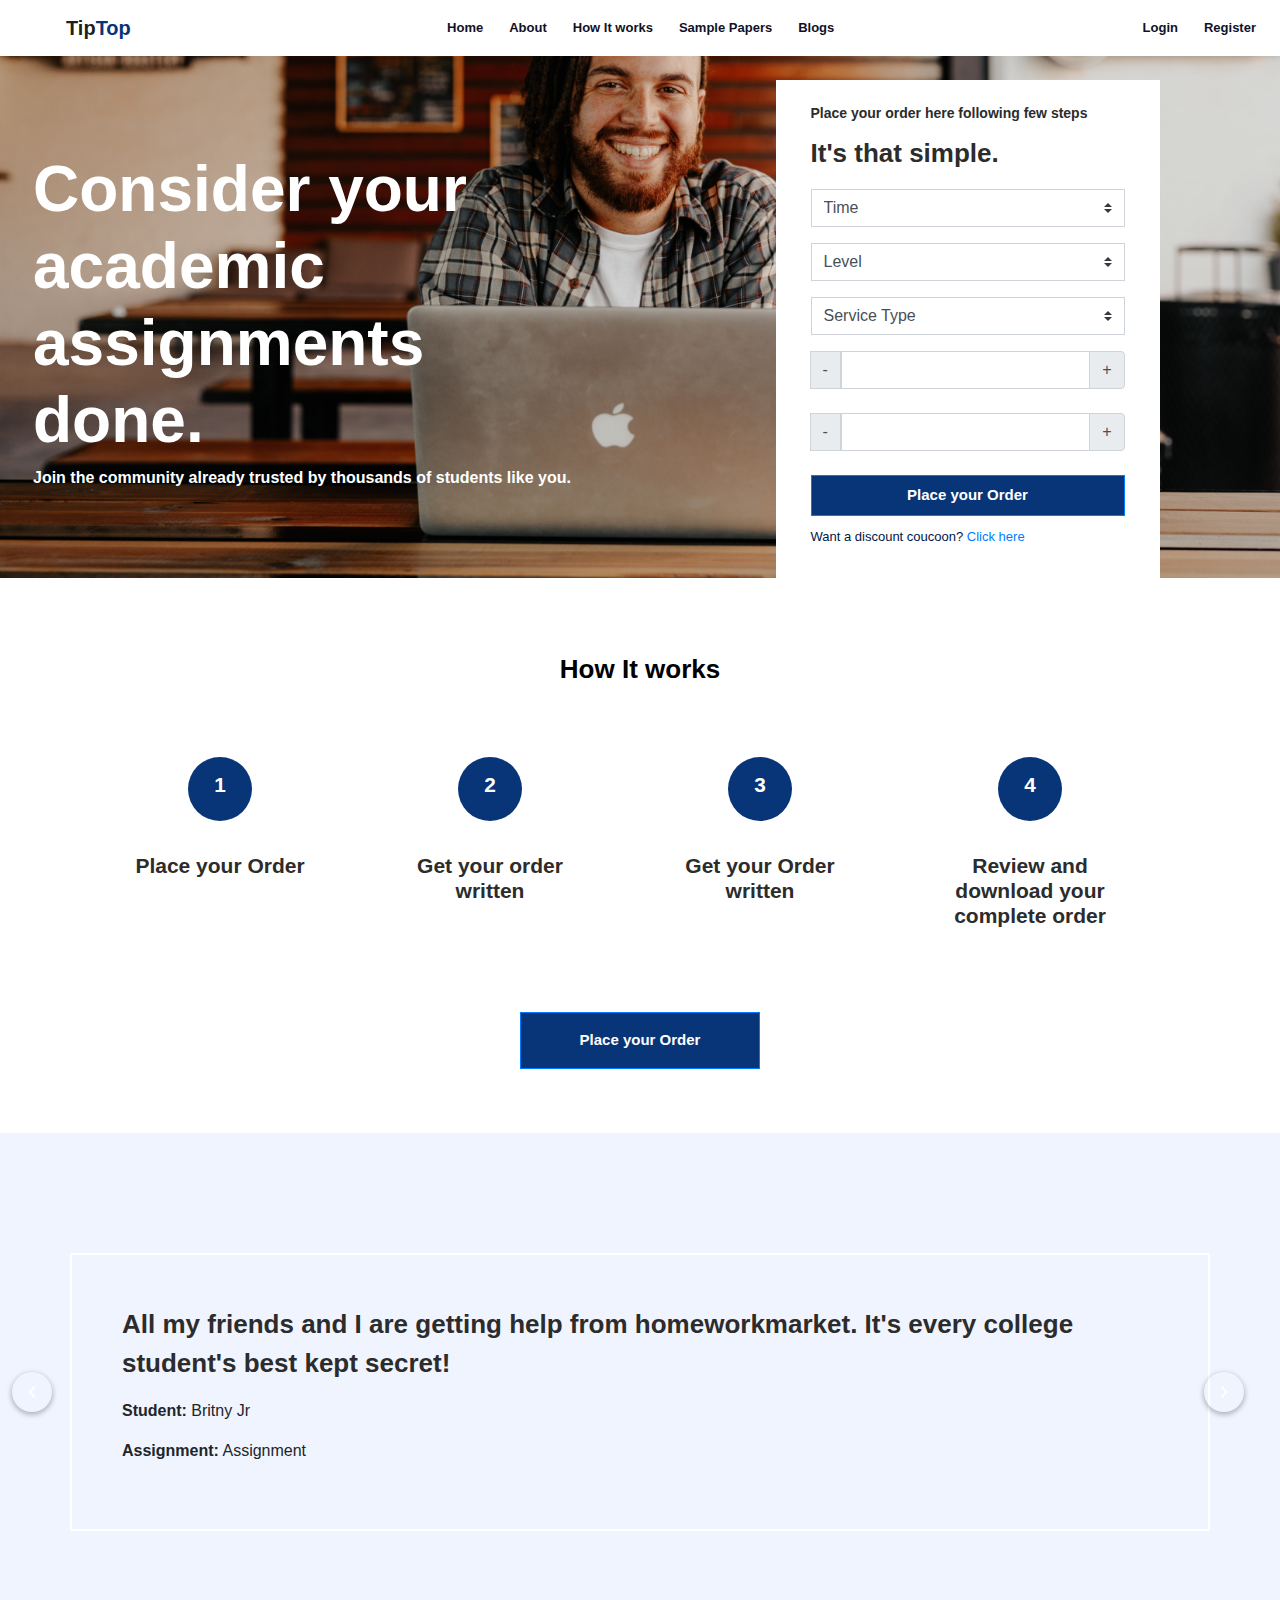
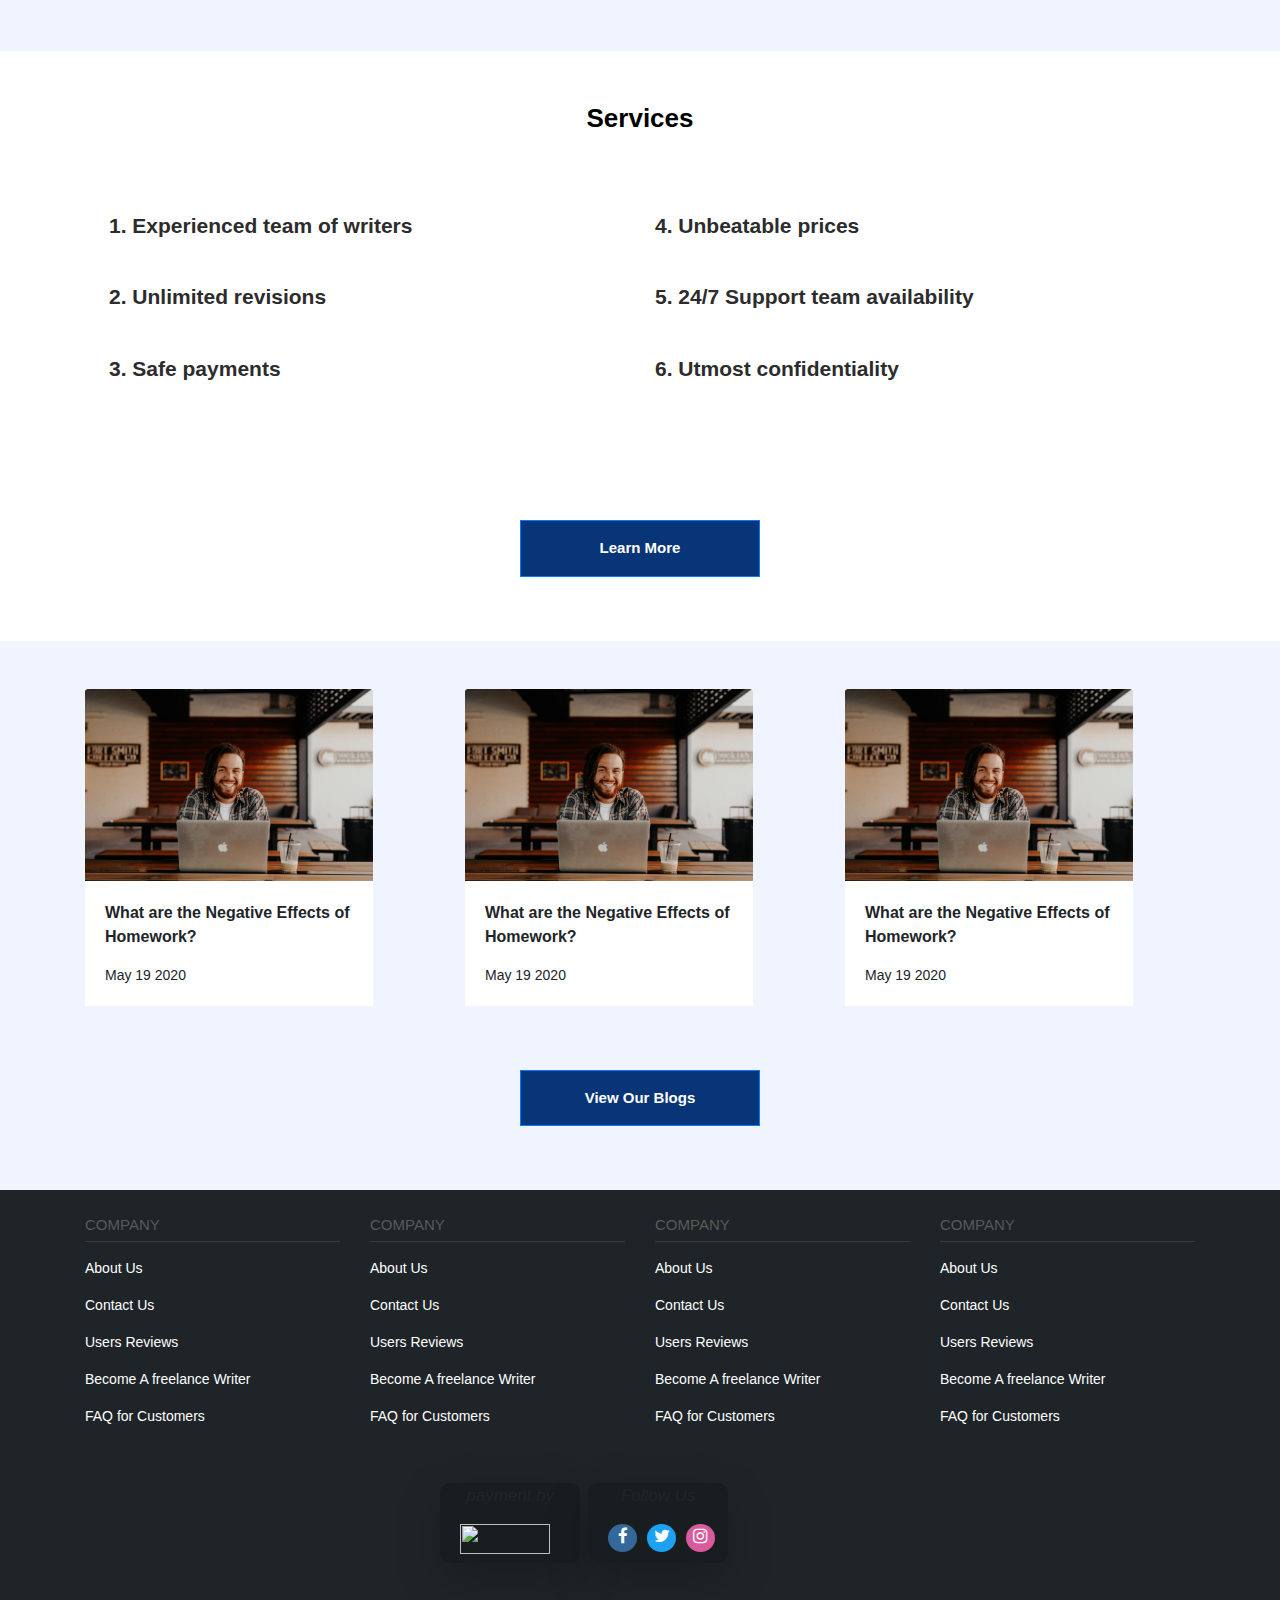
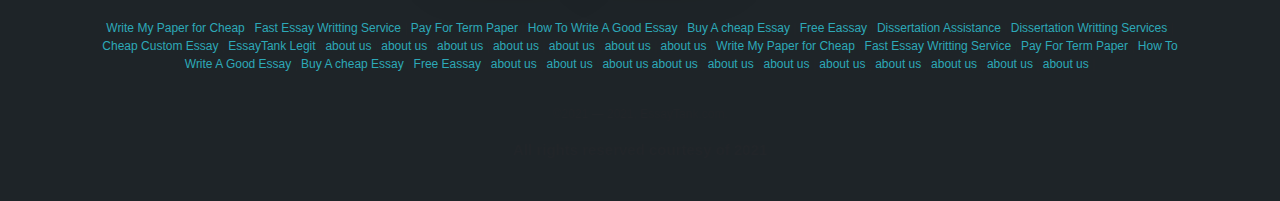
==== commit ae44960e: "login page" ====
--- a/index.html
+++ b/index.html
@@ -56,90 +56,157 @@
             </ul>
             <ul class="navbar-nav">
                 <li class="nav-item">
-                    <a class="nav-link" data-toggle="modal" data-target="#exampleModal" href="#">Login</a>
+                    <a class="nav-link" data-toggle="modal" data-target="#login" href="#">Login</a>
                 </li>
                 <li class="nav-item">
-                    <a class="nav-link" href="#">Register</a>
+                    <a class="nav-link" data-toggle="modal" data-target="#register" href="#" href="#">Register</a>
                 </li>
             </ul>
         </div>
     </nav>
     <!-- Button trigger modal -->
 
-    <!-- Modal -->
-    <div class="modal fade" id="exampleModal" tabindex="-1" role="dialog" aria-labelledby="exampleModalLabel"
+
+    <!--Register Modal -->
+    <div class="modal fade" id="register" tabindex="-1" role="dialog" aria-labelledby="exampleModalLabel"
         aria-hidden="true">
         <div class="modal-dialog" role="document">
-                <div class="modal-body">
-                    <div class="card justify-content-center container calc mx-auto shadow">
-                        <div class="modal-header">
-                            <!-- <h5 class="modal-title" id="exampleModalLabel">Modal title</h5> -->
-                            <button type="button" class="close" data-dismiss="modal" aria-label="Close">
-                                <span aria-hidden="true">&times;</span>
-                            </button>
-                        </div>
-                        <div class="card-body">
-                            <p class="t-2 pt-2">Place your order here following few steps</p>
-                            <p class="t-1">It's that simple.</p>
-                            <div class="input-group mb-3">
-                                <select class="custom-select" id="inputGroupSelect01">
-                                    <option selected>Time</option>
-                                    <option value="1">One</option>
-                                    <option value="2">Two</option>
-                                    <option value="3">Three</option>
-                                </select>
-                            </div>
-                            <div class="input-group mb-3">
-                                <select class="custom-select" id="inputGroupSelect01">
-                                    <option selected>Level</option>
-                                    <option value="1">One</option>
-                                    <option value="2">Two</option>
-                                    <option value="3">Three</option>
-                                </select>
-                            </div>
-                            <div class="input-group mb-3">
-                                <select class="custom-select" id="inputGroupSelect01">
-                                    <option selected>Service Type</option>
-                                    <option value="1">One</option>
-                                    <option value="2">Two</option>
-                                    <option value="3">Three</option>
-                                </select>
-                            </div>
-                            <div class="input-group mb-4">
-                                <div class="input-group-append">
-                                    <span class="input-group-text">-</span>
-                                </div>
-                                <input type="text" class="form-control" aria-label="Amount (to the nearest dollar)">
-                                <div class="input-group-append">
-                                    <span class="input-group-text">+</span>
-                                </div>
-                            </div>
-                            <div class="input-group mb-4">
-                                <div class="input-group-append">
-                                    <span class="input-group-text">-</span>
-                                </div>
-                                <input type="text" class="form-control" aria-label="Amount (to the nearest dollar)">
-                                <div class="input-group-append">
-                                    <span class="input-group-text">+</span>
-                                </div>
-                            </div>
-                            <a class="btn btn-primary w-100 mb-3 p-2 myBtn" href="#" role="button">Place your
-                                Order</a>
-                            <p class="t-3">Want a discount coucoon? <a href="#">Click here</a></p>
-                        </div>
-                    </div>
-                </div>
+            <div class="card justify-content-center container modal-content calc mx-auto ">
+                <div class="modal-header">
+                    <p class="t-1">Join TipTop</p>
+
+                    <button type="button" class="close" data-dismiss="modal" aria-label="Close">
+                        <span aria-hidden="true">&times;</span>
+                    </button>
+                </div>
+                <div class="card-body text-center">
+                    <img class="mt-4 mb-4" src="/assets/register.svg" alt="">
+                    <form class="text-left">
+                        <div class="form-group">
+                            <label for="exampleInputEmail1">Email address</label>
+                            <input type="email" class="form-control" id="exampleInputEmail1"
+                                aria-describedby="emailHelp" placeholder="Enter email">
+                        </div>
+                        <div class="form-group">
+                            <!-- <label for="text">Username</label> -->
+                            <input type="text" class="form-control -5" id="text"
+                                placeholder="Username">
+                        </div>
+                        <div class="form-group">
+                            <label for="exampleInputPassword1">Password</label>
+                            <input type="password" class="form-control" id="exampleInputPassword1"
+                                placeholder="Password">
+                        </div>
+                        <small id="emailHelp" class="form-text text-muted text-center p-3">Social network
+                            connections are for
+                            authentication only. Nothing will be posted on your behalf</small>
+                        <a class="btn btn-primary w-100 mb-3 p-2 myBtn" href="#" role="button">Register</a>
+                    </form>
+                    <p class="t-3">Already have an account? <a href="#" data-toggle="modal" data-target="#login" >Login</a></p>
+                </div>
+            </div>
+        </div>
+    </div>
+
+    <!--Login Modal -->
+    <div class="modal fade" id="login" tabindex="-1" role="dialog" aria-labelledby="exampleModalLabel"
+        aria-hidden="true">
+        <div class="modal-dialog" role="document">
+            <div class="modal-body">
+                <div class="card modal-content justify-content-center container calc mx-auto shadow">
+                    <div class="modal-header">
+                        <p class="t-1">Log in to TipTop</p>
+
+                        <!-- <h5 class="modal-title" id="exampleModalLabel">Modal title</h5> -->
+                        <button type="button" class="close" data-dismiss="modal" aria-label="Close">
+                            <span aria-hidden="true">&times;</span>
+                        </button>
+                    </div>
+                    <div class="card-body .row text-center">
+                        <img class="mt-4 mb-4" src="/assets/login.svg" alt="">
+                        <!-- <p class="t-2 pt-2">Place your order here following few steps</p> -->
+                        <form class="text-left">
+                            <div class="form-group">
+                                <label for="exampleInputEmail1">Email address</label>
+                                <input type="email" class="form-control" id="exampleInputEmail1"
+                                    aria-describedby="emailHelp" placeholder="Enter email">
+                                <!-- <small id="emailHelp" class="form-text text-muted">We'll never share your email with
+                                    anyone else.</small> -->
+                            </div>
+                            <div class="form-group">
+                                <label for="exampleInputPassword1">Password</label>
+                                <input type="password" class="form-control" id="exampleInputPassword1"
+                                    placeholder="Password">
+                                <a href="">
+                                    <small id="emailHelp" class="form-text ">Forget password?</small>
+                                </a>
+                            </div>
+                            <small id="emailHelp" class="form-text text-muted text-center p-3">Social network
+                                connections are for
+                                authentication only. Nothing will be posted on your behalf</small>
+                            <!-- <div class="form-check">
+                                <input type="checkbox" class="form-check-input" id="exampleCheck1">
+                                <label class="form-check-label" for="exampleCheck1">Check me out</label>
+                            </div> -->
+                            <a class="btn btn-primary w-100 mb-3 p-2 myBtn" href="#" role="button">Login</a>
+                        </form>
+                        <!-- <div class="input-group mb-3">
+                            <select class="custom-select" id="inputGroupSelect01">
+                                <option selected>Time</option>
+                                <option value="1">One</option>
+                                <option value="2">Two</option>
+                                <option value="3">Three</option>
+                            </select>
+                        </div>
+                        <div class="input-group mb-3">
+                            <select class="custom-select" id="inputGroupSelect01">
+                                <option selected>Level</option>
+                                <option value="1">One</option>
+                                <option value="2">Two</option>
+                                <option value="3">Three</option>
+                            </select>
+                        </div>
+                        <div class="input-group mb-3">
+                            <select class="custom-select" id="inputGroupSelect01">
+                                <option selected>Service Type</option>
+                                <option value="1">One</option>
+                                <option value="2">Two</option>
+                                <option value="3">Three</option>
+                            </select>
+                        </div>
+                        <div class="input-group mb-4">
+                            <div class="input-group-append">
+                                <span class="input-group-text">-</span>
+                            </div>
+                            <input type="text" class="form-control" aria-label="Amount (to the nearest dollar)">
+                            <div class="input-group-append">
+                                <span class="input-group-text">+</span>
+                            </div>
+                        </div> -->
+                        <!-- <div class="input-group mb-4">
+                                    <div class="input-group-append">
+                                        <span class="input-group-text">-</span>
+                                    </div>
+                                    <input type="text" class="form-control" aria-label="Amount (to the nearest dollar)">
+                                    <div class="input-group-append">
+                                        <span class="input-group-text">+</span>
+                                    </div>
+                                </div> -->
+                        <!-- <a class="btn btn-primary w-100 mb-3 p-2 myBtn" href="#" role="button">Login</a> -->
+                        <p class="t-3">Dont have an account yet? <a href="#" data-toggle="modal" data-target="#register" >Register</a></p>
+                    </div>
+                </div>
+            </div>
         </div>
     </div>
     <section class="bunner">
-        <div class="row container  pt-4">
-            <div class="col-md-6 pl-md-5 bunner-content container p-md-5">
+        <div class="row  align-items-center  pt-4">
+            <div class="col-md-6 pl-md-5 bunner-content container p-5">
                 <h1 class="h1">Consider your academic assignments done.</h1>
                 <p>Join the community already trusted by thousands of students like you.</p>
             </div>
-            <div class="col-md-6 align-items-center justify-content-center container">
-<h1>Hello</h1>
-               <div class="card justify-content-center container calc float-right">
+            <div class="col-md-6 calc-container container">
+                <div class="card justify-content-center container calc ">
                     <div class="card-body">
                         <p class="t-2 pt-2">Place your order here following few steps</p>
                         <p class="t-1">It's that simple.</p>
@@ -190,7 +257,7 @@
                         <a class="btn btn-primary w-100 mb-3 p-2 myBtn" href="#" role="button">Place your Order</a>
                         <p class="t-3">Want a discount coucoon? <a href="#">Click here</a></p>
                     </div>
-                </div> -->
+                </div>
             </div>
         </div>
     </section>
@@ -282,9 +349,9 @@
         </div>
     </section>
     <section class="services">
-        <div class="container mb-5">
+        <div class="container mb-5 ">
             <p class="t-1 text-center pt-5 mb-5" style="color: #000;">Services</p>
-            <div class="row pb-5">
+            <div class="row pb-5 p-4 services-content">
                 <div class="col-md-6">
                     <p class="t-5 pb-4">1. Experienced team of writers</p>
                     <p class="t-5 pb-4">2. Unlimited revisions</p>
@@ -304,8 +371,8 @@
     </section>
     <section class="blogs">
         <div class="container pt-5 pb-5">
-            <div class="row justify-content-center">
-                <div class="col-md-4">
+            <div class="row justify-content-">
+                <div class="col-md-4 mb-3">
                     <div class="card" style="width: 18rem;">
                         <img src="./assets/bunner.jpg" class="card-img-top" alt="...">
                         <div class="card-body">
@@ -314,7 +381,7 @@
                         </div>
                     </div>
                 </div>
-                <div class="col-md-4">
+                <div class="col-md-4 mb-3">
                     <div class="card" style="width: 18rem;">
                         <img src="./assets/bunner.jpg" class="card-img-top" alt="...">
                         <div class="card-body">
@@ -323,7 +390,7 @@
                         </div>
                     </div>
                 </div>
-                <div class="col-md-4">
+                <div class="col-md-4 mb-3">
                     <div class="card" style="width: 18rem;">
                         <img src="./assets/bunner.jpg" class="card-img-top" alt="...">
                         <div class="card-body">
@@ -421,7 +488,7 @@
                 <div class="pay shadow-lg round-5 mr-1">
                     <p>payment by</p>
                     <div class="pay-img">
-                        <img src="./images/paypal.png" alt="">
+                        <img src="./assets/paypal.png" alt="">
                     </div>
                 </div>
                 <div class="follow shadow-lg round-5 ml-1">
--- a/styles.css
+++ b/styles.css
@@ -1,10 +1,10 @@
 @import url("https://fonts.googleapis.com/icon?family=Material+Icons");
 /* @import url('https://fonts.googleapis.com/css2?family=Open+Sans+Condensed:wght@300&display=swap'); */
-.navbar-light .navbar-toggler-icon{
-  background-image: url(./assets/humbuger.svg)!important;
+.navbar-light .navbar-toggler-icon {
+  background-image: url(./assets/humbuger.svg) !important;
   outline: none;
   border: none;
-  }
+}
 
 body {
   margin: 0;
@@ -53,6 +53,7 @@
   justify-content: space-around;
   /* width: 100%; */
   height: 100%;
+  overflow-x: hidden;
 }
 
 .bunner-content {
@@ -92,46 +93,45 @@
   border: red;
 }
 
-
-.t-1{
+.t-1 {
   font-size: 26px;
   font-weight: bold;
   color: #2c2c2c;
 }
 
-.t-2{
+.t-2 {
   font-size: 14px;
   font-weight: bold;
   color: #2c2c2c;
   line-height: 10px;
 }
 
-.t-3{
+.t-3 {
   font-size: 13px;
   font-weight: lighter;
   color: #001847;
   line-height: 10px;
 }
 
-.t-4{
+.t-4 {
   font-size: 1.3rem;
   font-weight: bold;
   color: #fff;
 }
 
-.t-5{
+.t-5 {
   font-size: 21px;
   font-weight: bold;
   color: #2c2c2c;
 }
 
-.t-6{
+.t-6 {
   font-size: 14px;
 }
 
 /* Services */
 
-.circle{
+.circle {
   width: 4rem;
   height: 4rem;
   border-radius: 50%;
@@ -140,14 +140,22 @@
   margin-bottom: 2rem;
 }
 
-.common-btn{
+.common-btn {
   width: 15rem !important;
 }
 
+/* Sample papers */
+.samp-links{
+  /* text-align: center; */
+}
+.samp-links a {
+  color: #073577;
+  /* text-align: center; */
+  margin-bottom: 8px;
+  font-size: 15px;
+}
+
 /* Courousel */
-
-
-
 
 /*Another couresel  */
 :root {
@@ -158,16 +166,15 @@
   /* --color-lightgrey: #ccc; */
   /* --color-ui: #999; */
   /* --color-ui-hover: #666; */
-  --cardWidth: calc(96vw/var(--up));
+  --cardWidth: calc(96vw / var(--up));
   --carouselWidth: calc(var(--cardWidth) * var(--num));
   --carouselLeftMargin: calc(2vw - var(--cardWidth));
 }
 
-.myUl{
+.myUl {
   margin: 120px auto !important;
   border: 2px solid #fff;
 }
-
 
 .carouselwrapper {
   overflow: hidden;
@@ -247,36 +254,34 @@
   }
 }
 
-
 /* Testimony */
-.testimony{
-  height: 100%;
-  background-color: #F0F4FE;
-}
-
-.services{
-  height: 100%;
-}
-
-.blogs{
-  height: 100%;
-  background-color: #F0F4FE;
-}
-
-.custom-card{
+.testimony {
+  height: 100%;
+  background-color: #f0f4fe;
+}
+
+.services {
+  height: 100%;
+}
+
+.blogs {
+  height: 100%;
+  background-color: #f0f4fe;
+}
+
+.custom-card {
   border-bottom: 5px solid #073577;
 }
 
-.card-header{
+.card-header {
   background-color: #fff;
-  border-bottom: 1px solid #F0F4FE;
-}
-
+  border-bottom: 1px solid #f0f4fe;
+}
 
 /* Footer */
 
 footer {
-  background: #1E2428;
+  background: #1e2428;
   font-weight: 300;
   font-size: 14px;
 }
@@ -284,7 +289,7 @@
 .footer-header {
   color: #5a5a5a;
   font-size: 15px;
-  border-bottom: 1px #363A3D solid;
+  border-bottom: 1px #363a3d solid;
 }
 
 .font-white a {
@@ -303,7 +308,7 @@
 }
 
 .pay-upfront {
-  background: #F3F3F7;
+  background: #f3f3f7;
   text-align: center;
 }
 
@@ -317,7 +322,7 @@
   border-radius: 10px;
   height: 80px;
   width: 140px;
-  background: #181D20;
+  background: #181d20;
 }
 
 .pay p {
@@ -342,7 +347,7 @@
   border-radius: 10px;
   height: 80px;
   width: 140px;
-  background: #181D20;
+  background: #181d20;
 }
 
 footer a:hover {
@@ -351,7 +356,6 @@
 
 .follow i {
   color: #fff;
-  ;
   height: 25px;
   width: 25px;
 }
@@ -364,7 +368,7 @@
   text-align: center;
   color: #ffffff !important;
   width: 29px;
-  background: #D95B9D;
+  background: #d95b9d;
   border-radius: 50%;
 }
 
@@ -373,7 +377,7 @@
   color: #ffffff;
   margin-right: 10px;
   width: 29px;
-  background: #34679A;
+  background: #34679a;
   border-radius: 50%;
 }
 
@@ -382,7 +386,7 @@
   color: #ffffff;
   margin-right: 10px;
   width: 29px;
-  background: #1DA1F2;
+  background: #1da1f2;
   border-radius: 50%;
 }
 
@@ -392,7 +396,7 @@
 }
 
 .footer-seo a {
-  color: #2DA9B8;
+  color: #2da9b8;
 }
 
 .footer-copyright {
@@ -406,26 +410,25 @@
   font-size: 12px;
 }
 
-
 /* blog */
 
-.blog-bunner{
+.blog-bunner {
   background-color: #073577;
   width: 100%;
   /* height: 50vh; */
 }
 
-.blog-bunner p{
+.blog-bunner p {
   color: #fff;
 }
 
-.bunner-card{
+.bunner-card {
   width: 29rem;
   background-color: #073577;
   border-radius: 20px !important;
 }
 
-.bunner-card h5{
+.bunner-card h5 {
   font-size: 1.2rem;
   font-weight: bold;
   padding: 20px 50px;
@@ -462,24 +465,23 @@
   font-size: 15px;
 }
 
-.blog-card{
+.blog-card {
   /* border: 1px solid #073577; */
 }
 
 /* How it works */
 
-.work-bunner{
+.work-bunner {
   padding: 20px 12%;
 }
 
-.bunner-working{
+.bunner-working {
   border-radius: 20px;
 }
 
-.bunner-working img{
+.bunner-working img {
   border-radius: 20px;
 }
-
 
 @media screen and (max-width: 900px) {
   :root {
@@ -496,7 +498,6 @@
 
   /* Responsive navbar */
 
-
   .navbar-brand {
     font-size: 28px;
     font-weight: bold;
@@ -504,7 +505,7 @@
     /* font-style: italic; */
     padding-left: 0px;
   }
-  
+
   /* Bunner */
 
   .bunner {
@@ -514,41 +515,59 @@
     object-fit: contain;
     background-position: bottom;
     justify-content: space-around;
-    width: 100%;
+    /* width: 100%; */
     height: 100%;
   }
-  
+
   .bunner-content {
     color: #fff;
     font-weight: bold;
   }
-  
+
   .bunner-content .h1 {
     font-size: 2.5rem;
     font-weight: bold;
   }
 
+  /* services */
+
+  .services-content {
+    font-size: 1.3rem;
+  }
+
+  /* How it works */
+  .work-content {
+    padding: 20px;
+  }
+
+  .how-sec img {
+    width: 100%;
+  }
+
+  /* Blog */
+
+  .blog-bunner {
+    background-color: #073577;
+    width: 100%;
+    /* height: 50vh; */
+  }
+  
+  .blog-bunner p {
+    color: #fff;
+  }
+  
+  .bunner-card {
+    width: 20rem;
+    background-color: #073577;
+    border-radius: 20px !important;
+  }
+  
+  .bunner-card h5 {
+    font-size: 1.2rem;
+    font-weight: bold;
+    padding: 20px 50px;
+    color: #fff;
+  }
+
   /* Calc */
-
-  .calc {
-    width: 24rem;
-    height: 100%;
-    position: absolute;
-    top: 7rem;
-    left: 20rem;
-  }
-  
-  .card {
-    border: none;
-    border-radius: 0 !important;
-  }
-  
-  .myBtn {
-    border-radius: 0;
-    background: #073577;
-    font-weight: bold;
-    font-size: 15px;
-  }
-  
- 
-}+}
